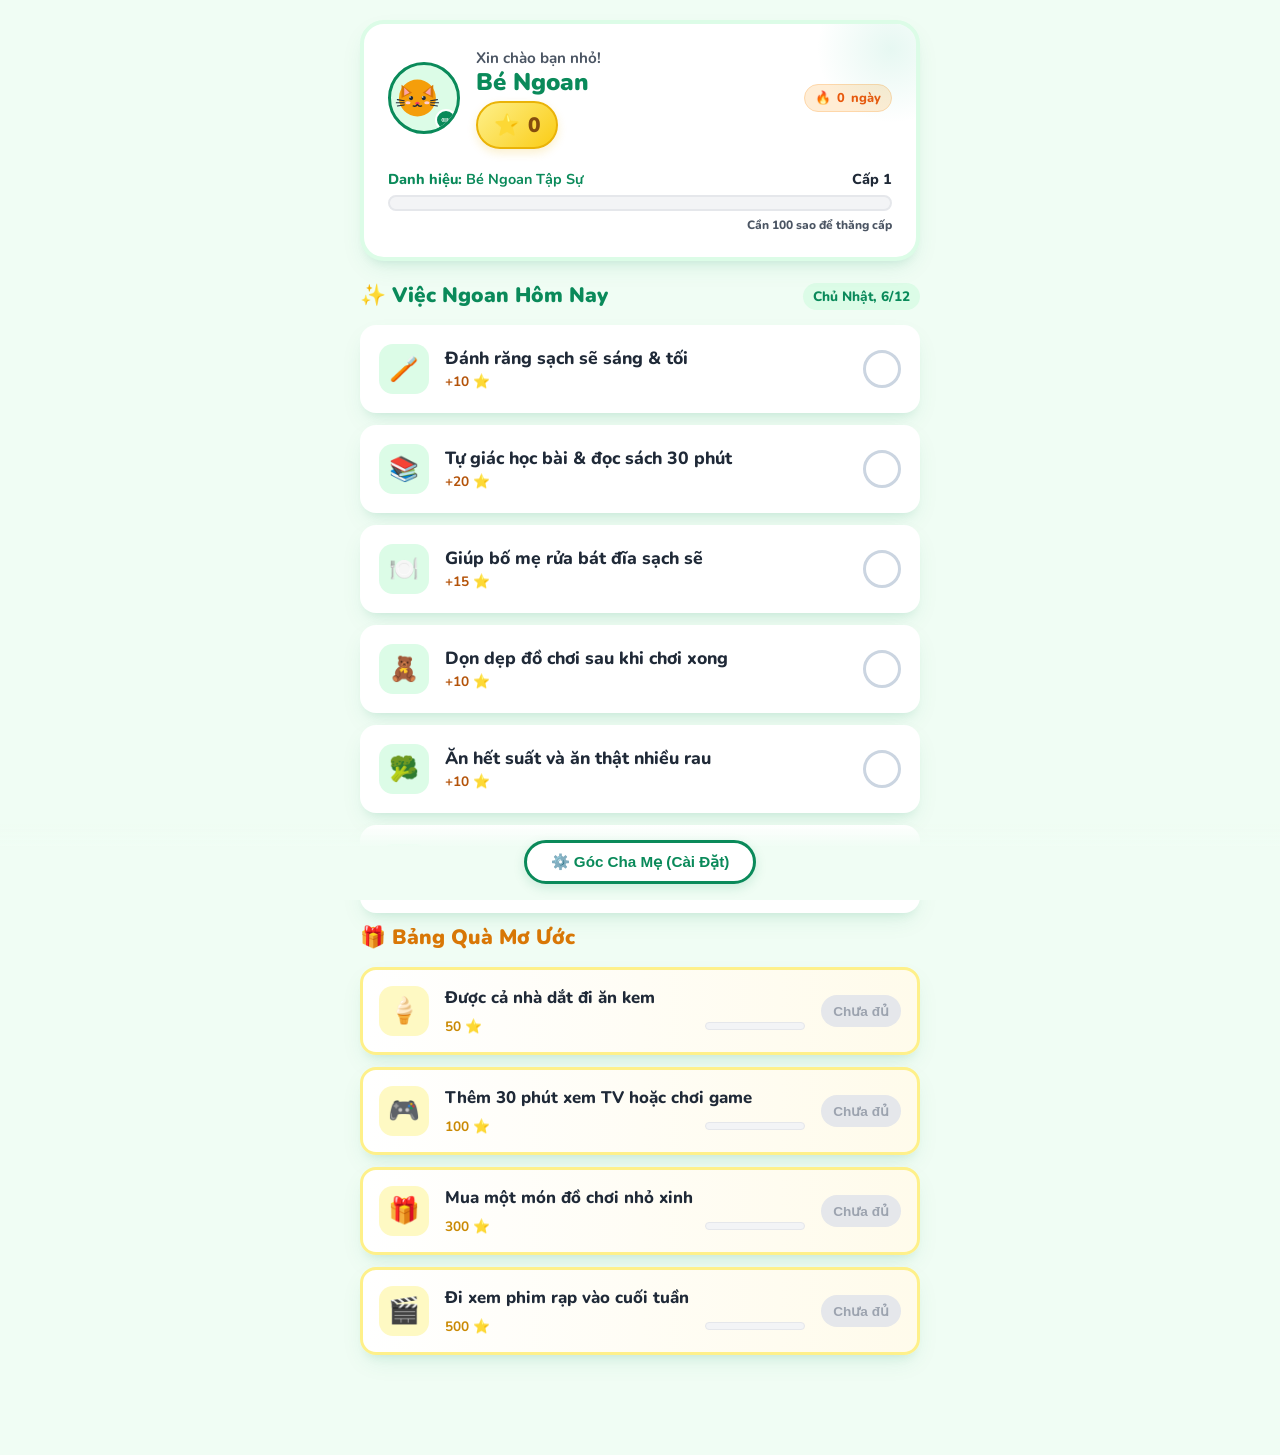
==== backup-be-ngoan/index.html @ 1208a183 "feat: create data cleaner application and backup old files" ====
<!DOCTYPE html>
<html lang="vi">
<head>
  <meta charset="UTF-8">
  <meta name="viewport" content="width=device-width, initial-scale=1.0, maximum-scale=1.0, user-scalable=no">
  <title>Bé Ngoan Mỗi Ngày - Game Rèn Luyện Thói Quen Tự Giác</title>
  <meta name="description" content="Trò chơi theo dõi thói quen tốt hàng ngày giúp trẻ em rèn luyện thói quen tự giác, tích lũy sao thăng cấp và nhận các phần thưởng hấp dẫn từ cha mẹ.">
  
  <!-- PWA Meta Tags -->
  <meta name="theme-color" content="#0a8a5a">
  <meta name="apple-mobile-web-app-capable" content="yes">
  <meta name="apple-mobile-web-app-status-bar-style" content="black-translucent">
  <meta name="apple-mobile-web-app-title" content="Bé Ngoan">
  <link rel="apple-touch-icon" href="icon-512.png">
  <link rel="manifest" href="manifest.json">
  
  <!-- Styling -->
  <link rel="stylesheet" href="index.css">
</head>
<body>

  <!-- Confetti Canvas for celebration -->
  <canvas id="confetti-canvas"></canvas>

  <div class="container">
    
    <!-- PWA Install Guide Banner -->
    <div id="installBanner" class="install-banner">
      <div class="install-header">
        <img src="icon-192.png" alt="Icon Bé Ngoan" class="install-icon">
        <div class="install-title">
          <h3>Ghim Ra Màn Hình Điện Thoại</h3>
          <p>Tải ứng dụng về máy để chơi offline bất kỳ lúc nào!</p>
        </div>
      </div>
      <div id="installInstructions" class="install-body">
        <!-- Will be filled by JS: standard install button or iOS Safari guide -->
        Đang tải hướng dẫn...
      </div>
      <div class="install-actions">
        <button id="btnCloseBanner" class="btn-close-banner">Đóng</button>
        <button id="btnInstallApp" class="btn-install" style="display: none;">Cài Đặt Ngay</button>
      </div>
    </div>

    <!-- Header & Gamification Progress Card -->
    <header class="header-card">
      <div class="profile-section">
        <!-- Clickable avatar to edit -->
        <div class="avatar-container" id="btnChangeAvatar" title="Đổi ảnh đại diện">
          <div id="currentAvatar">
            <!-- Filled by JS with cute SVG -->
          </div>
          <span class="badge-edit-avatar">✏️</span>
        </div>
        
        <div class="stats-container">
          <p class="welcome-text">Xin chào bạn nhỏ!</p>
          <h1 class="kid-name" id="kidName">Bé Ngoan</h1>
          
          <div class="stars-badge" title="Số sao tích lũy được">
            <span class="star-icon">⭐</span>
            <span id="starCounter">0</span>
          </div>
        </div>

        <!-- Streak Badge -->
        <div class="streak-badge" id="streakBadge" title="Chuỗi ngày chăm chỉ">
          🔥 <span id="streakCounter">0</span> ngày
        </div>
      </div>

      <!-- Level & Progress Bar -->
      <div class="level-container">
        <div class="level-header">
          <span class="level-title">Danh hiệu: <strong id="levelTitle">Bé Ngoan Tập Sự</strong></span>
          <span class="level-number">Cấp <span id="levelNumber">1</span></span>
        </div>
        <div class="level-progress-bg">
          <div class="level-progress-bar" id="levelProgressBar"></div>
        </div>
        <div class="level-header" style="justify-content: flex-end; font-size: 0.75rem; color: var(--text-muted);">
          <span>Cần <span id="starsNeeded">100</span> sao để thăng cấp</span>
        </div>
      </div>
    </header>

    <!-- Daily Habits Checklist Section -->
    <main>
      <section>
        <div style="display: flex; justify-content: space-between; align-items: center; margin-bottom: 12px;">
          <h2 class="section-title">✨ Việc Ngoan Hôm Nay</h2>
          <span style="font-size: 0.85rem; font-weight: 800; color: var(--primary); background: var(--primary-light); padding: 4px 10px; border-radius: 20px;" id="dateDisplay"></span>
        </div>
        <div class="habits-grid" id="habitsGrid">
          <!-- Populated by JS -->
        </div>
      </section>

      <!-- Dream Rewards Section -->
      <section class="rewards-section">
        <h2 class="section-title" style="color: #d97706;">🎁 Bảng Quà Mơ Ước</h2>
        <div id="rewardsGrid" class="habits-grid">
          <!-- Populated by JS -->
        </div>
      </section>
    </main>

  </div>

  <!-- Parent Trigger Button at bottom -->
  <div class="parent-trigger-container">
    <button id="btnParentArea" class="btn-parent-trigger">
      ⚙️ Góc Cha Mẹ (Cài Đặt)
    </button>
  </div>

  <!-- Security Verification Modal (Math Challenge) -->
  <div id="modalSecurity" class="modal-overlay">
    <div class="modal-content">
      <div class="modal-header">
        <h2 class="modal-title">🔐 Vùng Bảo Mật</h2>
        <button class="btn-close-modal" id="btnCloseSecurity">&times;</button>
      </div>
      <form id="securityForm" class="security-form" onsubmit="event.preventDefault();">
        <p class="security-question">Cha mẹ hãy giải phép tính dưới đây để truy cập:</p>
        <div class="math-expression" id="mathChallenge">5 + 7 = ?</div>
        <input type="number" id="securityAnswer" class="security-input" required placeholder="?">
        <button type="submit" class="btn-verify" id="btnVerifySecurity">Xác Nhận</button>
      </form>
    </div>
  </div>

  <!-- Parent Area Modal -->
  <div id="modalParentArea" class="modal-overlay">
    <div class="modal-content" style="max-width: 520px;">
      <div class="modal-header">
        <h2 class="modal-title">⚙️ Bảng Điều Khiển Của Cha Mẹ</h2>
        <button class="btn-close-modal" id="btnCloseParentArea">&times;</button>
      </div>
      
      <!-- Tabs -->
      <div class="parent-tabs">
        <button class="tab-btn active" data-tab="tabHabits">Thói Quen</button>
        <button class="tab-btn" data-tab="tabRewards">Phần Thưởng</button>
        <button class="tab-btn" data-tab="tabConfig">Thiết Lập</button>
      </div>

      <!-- Tab: Habits Management -->
      <div id="tabHabits" class="tab-pane active">
        <form id="formAddHabit" class="security-form" style="text-align: left; align-items: stretch; gap: 12px;">
          <h3 style="font-weight: 800; font-size: 1.05rem; color: var(--primary);">➕ Thêm Thói Quen Mới</h3>
          
          <div class="form-group">
            <label for="habitNameInput">Tên thói quen</label>
            <input type="text" id="habitNameInput" class="form-control" placeholder="Ví dụ: Rửa bát giúp mẹ" required>
          </div>
          
          <div class="row">
            <div class="col class-group">
              <label for="habitStarsInput">Số sao thưởng</label>
              <input type="number" id="habitStarsInput" class="form-control" min="5" max="100" value="10" required>
            </div>
            <div class="col class-group">
              <label>Icon minh họa</label>
              <input type="hidden" id="habitIconInput" value="⭐">
              <div class="icon-selector-grid" id="iconSelector">
                <!-- Filled by JS -->
              </div>
            </div>
          </div>
          
          <button type="submit" class="btn-submit">Thêm Vào Danh Sách</button>
        </form>

        <hr style="border: 0; border-top: 1px solid #e5e7eb; margin: 12px 0;">

        <h3 style="font-weight: 800; font-size: 1.05rem; color: var(--text-dark); margin-bottom: 8px;">📋 Quản Lý Danh Sách</h3>
        <div class="admin-list" id="adminHabitsList">
          <!-- Populated by JS -->
        </div>
      </div>

      <!-- Tab: Rewards Management -->
      <div id="tabRewards" class="tab-pane">
        <form id="formAddReward" class="security-form" style="text-align: left; align-items: stretch; gap: 12px;">
          <h3 style="font-weight: 800; font-size: 1.05rem; color: #ca8a04;">➕ Thêm Phần Thưởng Mơ Ước</h3>
          
          <div class="form-group">
            <label for="rewardNameInput">Tên phần thưởng</label>
            <input type="text" id="rewardNameInput" class="form-control" placeholder="Ví dụ: Được đi ăn kem cùng cả nhà" required>
          </div>
          
          <div class="row">
            <div class="col form-group">
              <label for="rewardStarsInput">Sao cần đổi</label>
              <input type="number" id="rewardStarsInput" class="form-control" min="10" max="2000" value="100" required>
            </div>
            <div class="col form-group">
              <label>Icon phần thưởng</label>
              <input type="hidden" id="rewardIconInput" value="🎁">
              <div class="icon-selector-grid" id="rewardIconSelector">
                <!-- Filled by JS -->
              </div>
            </div>
          </div>
          
          <button type="submit" class="btn-submit" style="background-color: #ca8a04;">Thêm Phần Thưởng</button>
        </form>

        <hr style="border: 0; border-top: 1px solid #e5e7eb; margin: 12px 0;">

        <h3 style="font-weight: 800; font-size: 1.05rem; color: var(--text-dark); margin-bottom: 8px;">📋 Quản Lý Quà</h3>
        <div class="admin-list" id="adminRewardsList">
          <!-- Populated by JS -->
        </div>
      </div>

      <!-- Tab: Configuration -->
      <div id="tabConfig" class="tab-pane">
        <div class="form-group">
          <label for="kidNameInput">Tên của bé</label>
          <input type="text" id="kidNameInput" class="form-control" value="Bé Ngoan">
        </div>
        
        <div class="form-group" style="flex-direction: row; align-items: center; justify-content: space-between; margin-top: 8px;">
          <label for="soundToggle" style="cursor: pointer;">🔊 Bật âm thanh chúc mừng</label>
          <input type="checkbox" id="soundToggle" checked style="width: 20px; height: 20px; accent-color: var(--primary);">
        </div>

        <div style="height: 10px;"></div>
        
        <h3 style="font-weight: 800; font-size: 1.05rem; color: #ef4444; margin-bottom: 8px;">⚠️ Vùng Nguy Hiểm</h3>
        <div class="config-buttons">
          <button id="btnResetStars" class="btn-danger">
            🔄 Đặt Lại Sao & Cấp Độ Về 0
          </button>
          <button id="btnResetAll" class="btn-danger" style="background-color: #fef2f2; border-color: #fca5a5;">
            💥 Xóa Tất Cả & Cài Lại Mặc Định
          </button>
        </div>
      </div>
    </div>
  </div>

  <!-- Avatar Change Modal -->
  <div id="modalAvatar" class="modal-overlay">
    <div class="modal-content" style="max-width: 400px;">
      <div class="modal-header">
        <h2 class="modal-title">🐯 Chọn Bạn Đồng Hành</h2>
        <button class="btn-close-modal" id="btnCloseAvatar">&times;</button>
      </div>
      <p style="font-size: 0.95rem; text-align: center; color: var(--text-muted); font-weight: 600;">
        Bé hãy chọn một con vật ngộ nghĩnh làm ảnh đại diện nhé!
      </p>
      <div class="avatar-selection-grid" id="avatarSelectionGrid">
        <!-- Filled by JS -->
      </div>
    </div>
  </div>

  <!-- JavaScript application logic -->
  <script src="app.js"></script>
</body>
</html>
---- backup-be-ngoan/index.css ----
/* Import Google Fonts - Nunito (Playful and rounded, perfect for children) */
@import url('https://fonts.googleapis.com/css2?family=Nunito:wght@400;600;700;800;900&display=swap');

:root {
  --primary: #0a8a5a;
  --primary-light: #dcfce7;
  --primary-hover: #08734b;
  --accent-star: #eab308;
  --accent-star-light: #fef9c3;
  --bg-page: #f0fdf4;
  --text-dark: #1f2937;
  --text-muted: #4b5563;
  --white: #ffffff;
  --card-shadow: 0 10px 25px -5px rgba(10, 138, 90, 0.1), 0 8px 10px -6px rgba(10, 138, 90, 0.1);
  --border-radius-lg: 24px;
  --border-radius-md: 16px;
  --font-kids: 'Nunito', system-ui, -apple-system, sans-serif;
}

* {
  box-sizing: border-box;
  margin: 0;
  padding: 0;
  -webkit-tap-highlight-color: transparent;
}

body {
  font-family: var(--font-kids);
  background-color: var(--bg-page);
  color: var(--text-dark);
  min-height: 100vh;
  display: flex;
  flex-direction: column;
  align-items: center;
  overflow-x: hidden;
  padding-bottom: 80px; /* Space for sticky parent button */
}

/* Base Container */
.container {
  width: 100%;
  max-width: 600px;
  padding: 20px;
  display: flex;
  flex-direction: column;
  gap: 20px;
}

/* PWA Install Banner */
.install-banner {
  background: linear-gradient(135deg, #0a8a5a 0%, #10b981 100%);
  color: var(--white);
  padding: 16px;
  border-radius: var(--border-radius-md);
  box-shadow: var(--card-shadow);
  display: none; /* Controlled by JS */
  flex-direction: column;
  gap: 12px;
  animation: slideDown 0.5s cubic-bezier(0.175, 0.885, 0.32, 1.275);
}

.install-header {
  display: flex;
  align-items: center;
  gap: 12px;
}

.install-icon {
  width: 48px;
  height: 48px;
  border-radius: 12px;
  background: var(--white);
  padding: 4px;
}

.install-title h3 {
  font-weight: 800;
  font-size: 1.1rem;
}

.install-title p {
  font-size: 0.85rem;
  opacity: 0.9;
}

.install-body {
  font-size: 0.9rem;
  line-height: 1.4;
  background: rgba(0, 0, 0, 0.15);
  padding: 10px;
  border-radius: 8px;
}

.install-actions {
  display: flex;
  gap: 8px;
  justify-content: flex-end;
}

.btn-install {
  background-color: var(--white);
  color: var(--primary);
  border: none;
  padding: 8px 16px;
  border-radius: 20px;
  font-weight: 800;
  font-size: 0.9rem;
  cursor: pointer;
  box-shadow: 0 4px 6px rgba(0, 0, 0, 0.1);
  transition: transform 0.2s;
}

.btn-install:active {
  transform: scale(0.95);
}

.btn-close-banner {
  background: transparent;
  color: var(--white);
  border: 1px solid rgba(255, 255, 255, 0.5);
  padding: 8px 16px;
  border-radius: 20px;
  font-weight: 700;
  font-size: 0.9rem;
  cursor: pointer;
}

/* Header & Gamification Card */
.header-card {
  background: var(--white);
  border-radius: var(--border-radius-lg);
  padding: 24px;
  box-shadow: var(--card-shadow);
  display: flex;
  flex-direction: column;
  gap: 16px;
  border: 4px solid var(--primary-light);
  position: relative;
  overflow: hidden;
}

.header-card::before {
  content: '';
  position: absolute;
  top: -50px;
  right: -50px;
  width: 150px;
  height: 150px;
  background: radial-gradient(circle, rgba(16, 185, 129, 0.1) 0%, transparent 70%);
  border-radius: 50%;
}

.profile-section {
  display: flex;
  align-items: center;
  gap: 16px;
}

.avatar-container {
  width: 72px;
  height: 72px;
  border-radius: 50%;
  background: var(--primary-light);
  border: 3px solid var(--primary);
  display: flex;
  align-items: center;
  justify-content: center;
  overflow: hidden;
  cursor: pointer;
  position: relative;
  transition: transform 0.3s cubic-bezier(0.175, 0.885, 0.32, 1.275);
}

.avatar-container:hover {
  transform: scale(1.08) rotate(5deg);
}

.avatar-container img, .avatar-container svg {
  width: 80%;
  height: 80%;
}

.badge-edit-avatar {
  position: absolute;
  bottom: 0;
  right: 0;
  background: var(--primary);
  color: var(--white);
  width: 22px;
  height: 22px;
  border-radius: 50%;
  display: flex;
  align-items: center;
  justify-content: center;
  font-size: 0.7rem;
  border: 2px solid var(--white);
}

.stats-container {
  flex-grow: 1;
}

.welcome-text {
  font-size: 0.95rem;
  color: var(--text-muted);
  font-weight: 700;
}

.kid-name {
  font-size: 1.5rem;
  font-weight: 900;
  color: var(--primary);
  line-height: 1.2;
}

.stars-badge {
  background: linear-gradient(135deg, #fef08a 0%, #facc15 100%);
  border: 2px solid #eab308;
  padding: 8px 16px;
  border-radius: 50px;
  display: flex;
  align-items: center;
  gap: 8px;
  font-weight: 900;
  font-size: 1.3rem;
  color: #854d0e;
  box-shadow: 0 4px 10px rgba(234, 179, 8, 0.2);
  width: fit-content;
  margin-top: 4px;
  animation: float 3s ease-in-out infinite;
}

.star-icon {
  animation: spin 6s linear infinite;
}

/* Level Progress */
.level-container {
  display: flex;
  flex-direction: column;
  gap: 6px;
  margin-top: 4px;
}

.level-header {
  display: flex;
  justify-content: space-between;
  align-items: center;
  font-size: 0.9rem;
  font-weight: 800;
}

.level-title {
  color: var(--primary);
}

.level-progress-bg {
  width: 100%;
  height: 16px;
  background: #f3f4f6;
  border-radius: 50px;
  overflow: hidden;
  border: 2px solid #e5e7eb;
}

.level-progress-bar {
  height: 100%;
  background: linear-gradient(90deg, #10b981 0%, #0a8a5a 100%);
  width: 0%; /* Dynamic */
  border-radius: 50px;
  transition: width 0.6s cubic-bezier(0.4, 0, 0.2, 1);
  position: relative;
}

.level-progress-bar::after {
  content: '';
  position: absolute;
  top: 0;
  left: 0;
  right: 0;
  bottom: 0;
  background: linear-gradient(
    90deg,
    rgba(255, 255, 255, 0) 0%,
    rgba(255, 255, 255, 0.4) 50%,
    rgba(255, 255, 255, 0) 100-percent
  );
  animation: shimmer 1.5s infinite;
}

/* Streak info */
.streak-badge {
  display: flex;
  align-items: center;
  gap: 6px;
  background: #ffedd5;
  color: #ea580c;
  padding: 4px 10px;
  border-radius: 20px;
  font-size: 0.8rem;
  font-weight: 800;
  border: 1px solid #fed7aa;
}

/* Habits Section */
.section-title {
  font-size: 1.3rem;
  font-weight: 900;
  color: var(--primary);
  display: flex;
  align-items: center;
  gap: 8px;
  margin-bottom: 4px;
}

.habits-grid {
  display: flex;
  flex-direction: column;
  gap: 12px;
}

.habit-card {
  background: var(--white);
  border-radius: var(--border-radius-md);
  padding: 16px;
  box-shadow: var(--card-shadow);
  display: flex;
  align-items: center;
  gap: 16px;
  border: 3px solid transparent;
  transition: all 0.3s cubic-bezier(0.175, 0.885, 0.32, 1.275);
  cursor: pointer;
  position: relative;
}

.habit-card:hover {
  transform: translateY(-4px);
  border-color: var(--primary-light);
}

.habit-card.completed {
  border-color: #86efac;
  background-color: #f0fdf4;
  transform: none;
}

.habit-card.completed .habit-title {
  text-decoration: line-through;
  color: var(--text-muted);
  opacity: 0.7;
}

.habit-icon-wrapper {
  width: 50px;
  height: 50px;
  border-radius: 14px;
  background: var(--primary-light);
  display: flex;
  align-items: center;
  justify-content: center;
  color: var(--primary);
  font-size: 1.5rem;
  flex-shrink: 0;
  transition: transform 0.3s;
}

.habit-card:hover .habit-icon-wrapper {
  transform: scale(1.1) rotate(-5deg);
}

.habit-card.completed .habit-icon-wrapper {
  background: #dcfce7;
  color: #16a34a;
}

.habit-info {
  flex-grow: 1;
  display: flex;
  flex-direction: column;
  gap: 2px;
}

.habit-title {
  font-weight: 800;
  font-size: 1.1rem;
  color: var(--text-dark);
  transition: all 0.2s;
}

.habit-reward {
  font-weight: 700;
  font-size: 0.85rem;
  color: #b45309;
  display: flex;
  align-items: center;
  gap: 4px;
}

/* Checkbox design */
.checkbox-container {
  display: flex;
  align-items: center;
  justify-content: center;
  width: 38px;
  height: 38px;
  border-radius: 50%;
  border: 3px solid #cbd5e1;
  background: var(--white);
  transition: all 0.2s cubic-bezier(0.175, 0.885, 0.32, 1.275);
  position: relative;
}

.habit-card:hover .checkbox-container {
  border-color: var(--primary);
}

.checkbox-container::after {
  content: '✓';
  color: var(--white);
  font-weight: 900;
  font-size: 1.2rem;
  opacity: 0;
  transform: scale(0.3);
  transition: all 0.2s cubic-bezier(0.175, 0.885, 0.32, 1.275);
}

.habit-card.completed .checkbox-container {
  background: #22c55e;
  border-color: #22c55e;
  box-shadow: 0 4px 10px rgba(34, 197, 94, 0.3);
  animation: pop 0.4s ease;
}

.habit-card.completed .checkbox-container::after {
  opacity: 1;
  transform: scale(1);
}

/* Dream Rewards Area */
.rewards-section {
  display: flex;
  flex-direction: column;
  gap: 12px;
  margin-top: 10px;
}

.reward-card {
  background: var(--white);
  border-radius: var(--border-radius-md);
  padding: 16px;
  box-shadow: var(--card-shadow);
  display: flex;
  align-items: center;
  gap: 16px;
  border: 3px solid #fef08a;
  background: linear-gradient(to right, #ffffff, #fffbeb);
  transition: transform 0.2s;
}

.reward-card:hover {
  transform: translateY(-2px);
}

.reward-icon-wrapper {
  width: 50px;
  height: 50px;
  border-radius: 14px;
  background: #fef9c3;
  display: flex;
  align-items: center;
  justify-content: center;
  color: #ca8a04;
  font-size: 1.6rem;
  flex-shrink: 0;
}

.reward-info {
  flex-grow: 1;
  display: flex;
  flex-direction: column;
  gap: 4px;
}

.reward-title {
  font-weight: 800;
  font-size: 1.05rem;
}

.reward-cost {
  font-weight: 700;
  font-size: 0.85rem;
  color: #ca8a04;
  display: flex;
  align-items: center;
  gap: 4px;
}

.reward-progress-bg {
  width: 100px;
  height: 8px;
  background: #f3f4f6;
  border-radius: 10px;
  overflow: hidden;
  border: 1px solid #e5e7eb;
}

.reward-progress-bar {
  height: 100%;
  background: #ca8a04;
  width: 0%;
}

.btn-redeem {
  background-color: var(--accent-star);
  color: #854d0e;
  border: none;
  padding: 8px 12px;
  border-radius: 20px;
  font-weight: 800;
  font-size: 0.85rem;
  cursor: pointer;
  transition: all 0.2s;
  box-shadow: 0 4px 6px rgba(234, 179, 8, 0.2);
}

.btn-redeem:hover:not(:disabled) {
  background-color: #facc15;
  transform: translateY(-2px);
}

.btn-redeem:active:not(:disabled) {
  transform: translateY(0);
}

.btn-redeem:disabled {
  background-color: #e5e7eb;
  color: #9ca3af;
  box-shadow: none;
  cursor: not-allowed;
}

/* Parent Footer Button */
.parent-trigger-container {
  position: fixed;
  bottom: 0;
  left: 0;
  right: 0;
  background: linear-gradient(to top, rgba(240, 253, 244, 1) 70%, rgba(240, 253, 244, 0) 100%);
  padding: 16px;
  display: flex;
  justify-content: center;
  z-index: 10;
}

.btn-parent-trigger {
  background-color: var(--white);
  color: var(--primary);
  border: 3px solid var(--primary);
  padding: 10px 24px;
  border-radius: 50px;
  font-weight: 800;
  font-size: 0.95rem;
  cursor: pointer;
  box-shadow: 0 4px 12px rgba(10, 138, 90, 0.15);
  display: flex;
  align-items: center;
  gap: 8px;
  transition: all 0.2s cubic-bezier(0.175, 0.885, 0.32, 1.275);
}

.btn-parent-trigger:hover {
  background-color: var(--primary-light);
  transform: scale(1.05);
}

/* Modals */
.modal-overlay {
  position: fixed;
  top: 0;
  left: 0;
  right: 0;
  bottom: 0;
  background-color: rgba(15, 23, 42, 0.6);
  backdrop-filter: blur(4px);
  display: none; /* Controlled by JS */
  align-items: center;
  justify-content: center;
  padding: 20px;
  z-index: 100;
}

.modal-content {
  background: var(--white);
  border-radius: var(--border-radius-lg);
  width: 100%;
  max-width: 480px;
  padding: 24px;
  box-shadow: 0 20px 25px -5px rgba(0, 0, 0, 0.2);
  border: 4px solid var(--primary-light);
  animation: popIn 0.3s cubic-bezier(0.175, 0.885, 0.32, 1.275);
  max-height: 90vh;
  overflow-y: auto;
}

.modal-header {
  display: flex;
  justify-content: space-between;
  align-items: center;
  margin-bottom: 20px;
}

.modal-title {
  font-size: 1.3rem;
  font-weight: 900;
  color: var(--primary);
  display: flex;
  align-items: center;
  gap: 8px;
}

.btn-close-modal {
  background: transparent;
  border: none;
  font-size: 1.5rem;
  font-weight: 800;
  color: var(--text-muted);
  cursor: pointer;
  padding: 4px;
}

.btn-close-modal:hover {
  color: var(--text-dark);
}

/* Security Verification (Math Challenge) */
.security-form {
  display: flex;
  flex-direction: column;
  gap: 16px;
  align-items: center;
  text-align: center;
}

.security-question {
  font-size: 1.15rem;
  font-weight: 800;
  color: var(--text-dark);
}

.math-expression {
  font-size: 2rem;
  font-weight: 900;
  color: var(--primary);
  background: var(--primary-light);
  padding: 8px 24px;
  border-radius: 16px;
  margin: 8px 0;
  letter-spacing: 2px;
}

.security-input {
  width: 100px;
  text-align: center;
  font-size: 1.5rem;
  font-weight: 900;
  padding: 8px;
  border: 3px solid #cbd5e1;
  border-radius: 12px;
  color: var(--text-dark);
}

.security-input:focus {
  outline: none;
  border-color: var(--primary);
}

.btn-verify {
  width: 100%;
  background-color: var(--primary);
  color: var(--white);
  border: none;
  padding: 12px;
  border-radius: 50px;
  font-size: 1rem;
  font-weight: 800;
  cursor: pointer;
}

.btn-verify:hover {
  background-color: var(--primary-hover);
}

/* Parent Panel Layout */
.parent-tabs {
  display: flex;
  border-bottom: 2px solid #e5e7eb;
  margin-bottom: 16px;
}

.tab-btn {
  flex: 1;
  background: transparent;
  border: none;
  padding: 10px;
  font-weight: 800;
  color: var(--text-muted);
  cursor: pointer;
  border-bottom: 3px solid transparent;
  font-size: 0.95rem;
}

.tab-btn.active {
  color: var(--primary);
  border-bottom-color: var(--primary);
}

.tab-pane {
  display: none;
  flex-direction: column;
  gap: 16px;
}

.tab-pane.active {
  display: flex;
}

/* Form Styles */
.form-group {
  display: flex;
  flex-direction: column;
  gap: 6px;
}

.form-group label {
  font-weight: 800;
  font-size: 0.9rem;
  color: var(--text-dark);
}

.form-control {
  padding: 10px 14px;
  border: 2px solid #e5e7eb;
  border-radius: 12px;
  font-family: var(--font-kids);
  font-size: 0.95rem;
}

.form-control:focus {
  outline: none;
  border-color: var(--primary);
}

.row {
  display: flex;
  gap: 12px;
}

.col {
  flex: 1;
}

.icon-selector-grid {
  display: grid;
  grid-template-columns: repeat(5, 1fr);
  gap: 8px;
  margin-top: 4px;
}

.icon-option {
  border: 2px solid #e5e7eb;
  border-radius: 10px;
  padding: 8px;
  display: flex;
  align-items: center;
  justify-content: center;
  font-size: 1.3rem;
  cursor: pointer;
  transition: all 0.2s;
  background: #f9fafb;
}

.icon-option:hover {
  border-color: var(--primary-light);
}

.icon-option.selected {
  border-color: var(--primary);
  background: var(--primary-light);
  transform: scale(1.05);
}

.btn-submit {
  background-color: var(--primary);
  color: var(--white);
  border: none;
  padding: 12px;
  border-radius: 50px;
  font-weight: 800;
  cursor: pointer;
  transition: background-color 0.2s;
  font-size: 0.95rem;
}

.btn-submit:hover {
  background-color: var(--primary-hover);
}

/* Admin lists */
.admin-list {
  display: flex;
  flex-direction: column;
  gap: 8px;
  max-height: 240px;
  overflow-y: auto;
  padding-right: 4px;
}

.admin-list-item {
  display: flex;
  justify-content: space-between;
  align-items: center;
  padding: 8px 12px;
  background: #f9fafb;
  border-radius: 10px;
  border: 1px solid #e5e7eb;
}

.admin-item-info {
  display: flex;
  align-items: center;
  gap: 8px;
  font-weight: 700;
  font-size: 0.9rem;
}

.btn-delete-item {
  background: transparent;
  border: none;
  color: #ef4444;
  cursor: pointer;
  font-size: 1.1rem;
  padding: 4px;
  border-radius: 6px;
}

.btn-delete-item:hover {
  background: #fee2e2;
}

/* System Configs */
.config-buttons {
  display: flex;
  flex-direction: column;
  gap: 10px;
}

.btn-danger {
  background-color: #fee2e2;
  color: #ef4444;
  border: 2px dashed #f87171;
  padding: 12px;
  border-radius: 12px;
  font-weight: 800;
  cursor: pointer;
  transition: all 0.2s;
}

.btn-danger:hover {
  background-color: #fca5a5;
  color: #7f1d1d;
}

/* Confetti Overlay */
#confetti-canvas {
  position: fixed;
  top: 0;
  left: 0;
  width: 100%;
  height: 100%;
  pointer-events: none;
  z-index: 999;
}

/* Floating animation */
@keyframes float {
  0% { transform: translateY(0px) rotate(0deg); }
  50% { transform: translateY(-6px) rotate(-1deg); }
  100% { transform: translateY(0px) rotate(0deg); }
}

@keyframes spin {
  0% { transform: rotate(0deg); }
  100% { transform: rotate(360deg); }
}

/* Popup animations */
@keyframes pop {
  0% { transform: scale(1); }
  50% { transform: scale(1.2); }
  100% { transform: scale(1); }
}

@keyframes popIn {
  0% { transform: scale(0.85); opacity: 0; }
  70% { transform: scale(1.02); opacity: 0.9; }
  100% { transform: scale(1); opacity: 1; }
}

@keyframes slideDown {
  0% { transform: translateY(-50px); opacity: 0; }
  100% { transform: translateY(0); opacity: 1; }
}

@keyframes shimmer {
  0% { transform: translateX(-100%); }
  100% { transform: translateX(100%); }
}

/* Custom Scrollbar for admin lists */
.admin-list::-webkit-scrollbar {
  width: 6px;
}
.admin-list::-webkit-scrollbar-track {
  background: #f1f1f1;
  border-radius: 10px;
}
.admin-list::-webkit-scrollbar-thumb {
  background: #cbd5e1;
  border-radius: 10px;
}
.admin-list::-webkit-scrollbar-thumb:hover {
  background: #94a3b8;
}

/* Avatar Selection Grid in Modal */
.avatar-selection-grid {
  display: grid;
  grid-template-columns: repeat(4, 1fr);
  gap: 12px;
  margin-top: 10px;
}

.avatar-option {
  border: 3px solid #e5e7eb;
  border-radius: 50%;
  aspect-ratio: 1;
  display: flex;
  align-items: center;
  justify-content: center;
  cursor: pointer;
  transition: all 0.2s;
  background: #f9fafb;
  padding: 8px;
}

.avatar-option:hover {
  transform: scale(1.08);
  border-color: var(--primary-light);
}

.avatar-option.selected {
  border-color: var(--primary);
  background: var(--primary-light);
}

.avatar-option svg {
  width: 80%;
  height: 80%;
}
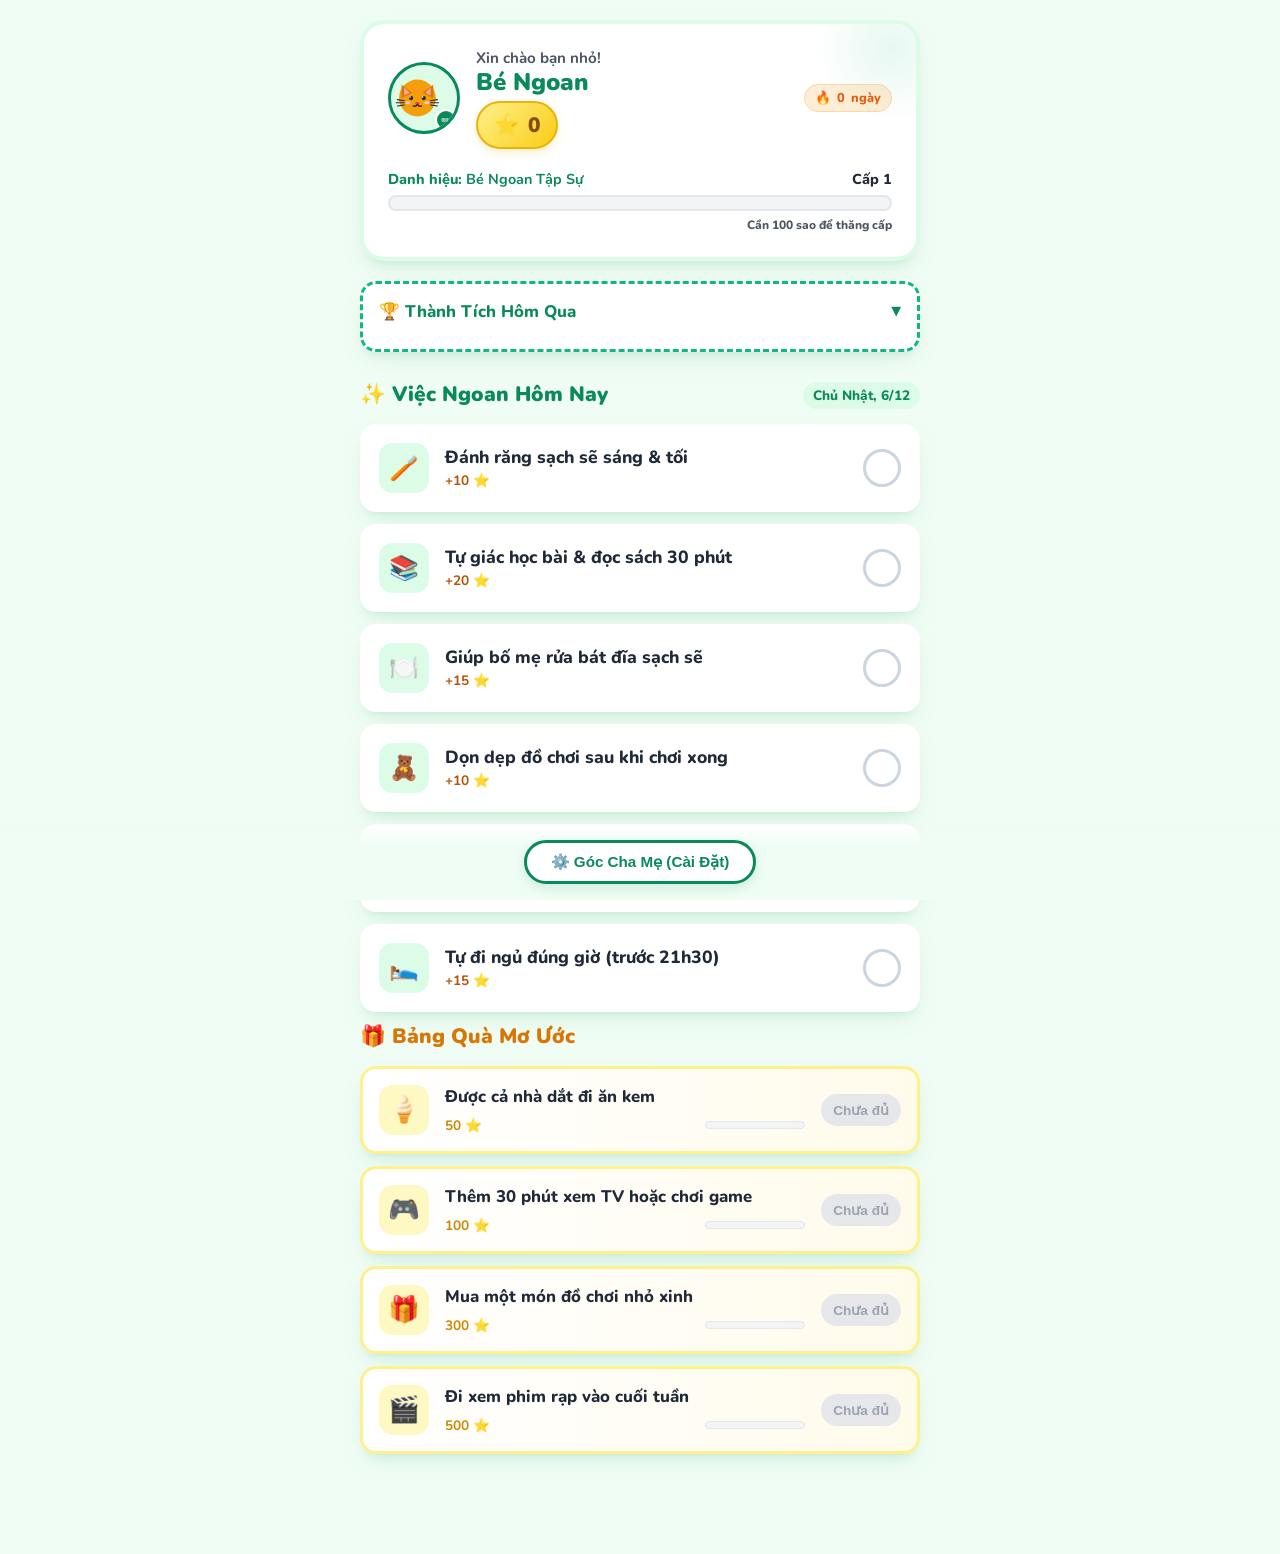
==== commit f2056cf7: "feat: add yesterday achievements feature to kids habit tracker" ====
--- a/backup-be-ngoan/index.html
+++ b/backup-be-ngoan/index.html
@@ -85,6 +85,17 @@
       </div>
     </header>
 
+    <!-- Yesterday's Achievements Collapsible Card -->
+    <div id="yesterdayCard" class="yesterday-card" style="display: none;">
+      <div class="yesterday-header" id="yesterdayHeader">
+        <span class="yesterday-title">🏆 Thành Tích Hôm Qua</span>
+        <span class="yesterday-toggle-icon">▼</span>
+      </div>
+      <div class="yesterday-body" id="yesterdayBody">
+        <div id="yesterdayList"></div>
+      </div>
+    </div>
+
     <!-- Daily Habits Checklist Section -->
     <main>
       <section>
--- a/backup-be-ngoan/index.css
+++ b/backup-be-ngoan/index.css
@@ -967,3 +967,90 @@
   width: 80%;
   height: 80%;
 }
+
+/* Yesterday's Achievements Collapsible Card */
+.yesterday-card {
+  background: var(--white);
+  border-radius: var(--border-radius-md);
+  padding: 16px;
+  box-shadow: var(--card-shadow);
+  border: 3px dashed #10b981;
+  display: flex;
+  flex-direction: column;
+  gap: 10px;
+  cursor: pointer;
+  transition: all 0.2s ease;
+  margin-bottom: 8px;
+}
+
+.yesterday-card:hover {
+  transform: translateY(-2px);
+}
+
+.yesterday-header {
+  display: flex;
+  justify-content: space-between;
+  align-items: center;
+  font-weight: 800;
+  font-size: 1.05rem;
+  color: var(--primary);
+}
+
+.yesterday-toggle-icon {
+  font-size: 0.8rem;
+  transition: transform 0.2s ease;
+}
+
+.yesterday-card.expanded .yesterday-toggle-icon {
+  transform: rotate(180deg);
+}
+
+.yesterday-body {
+  max-height: 0;
+  overflow: hidden;
+  transition: max-height 0.3s cubic-bezier(0.4, 0, 0.2, 1);
+  display: flex;
+  flex-direction: column;
+  gap: 8px;
+}
+
+.yesterday-card.expanded .yesterday-body {
+  max-height: 300px;
+  overflow-y: auto;
+  margin-top: 6px;
+}
+
+.yesterday-item {
+  display: flex;
+  align-items: center;
+  gap: 12px;
+  background: #f0fdf4;
+  padding: 10px 14px;
+  border-radius: 12px;
+  font-size: 0.95rem;
+  font-weight: 700;
+  border: 1.5px solid var(--primary-light);
+}
+
+.yesterday-item-icon {
+  font-size: 1.3rem;
+}
+
+.yesterday-item-text {
+  flex-grow: 1;
+  color: var(--text-dark);
+}
+
+.yesterday-item-stars {
+  color: #b45309;
+  font-weight: 800;
+}
+
+.yesterday-empty {
+  text-align: center;
+  font-style: italic;
+  color: var(--text-muted);
+  font-size: 0.95rem;
+  padding: 12px 0;
+  line-height: 1.4;
+}
